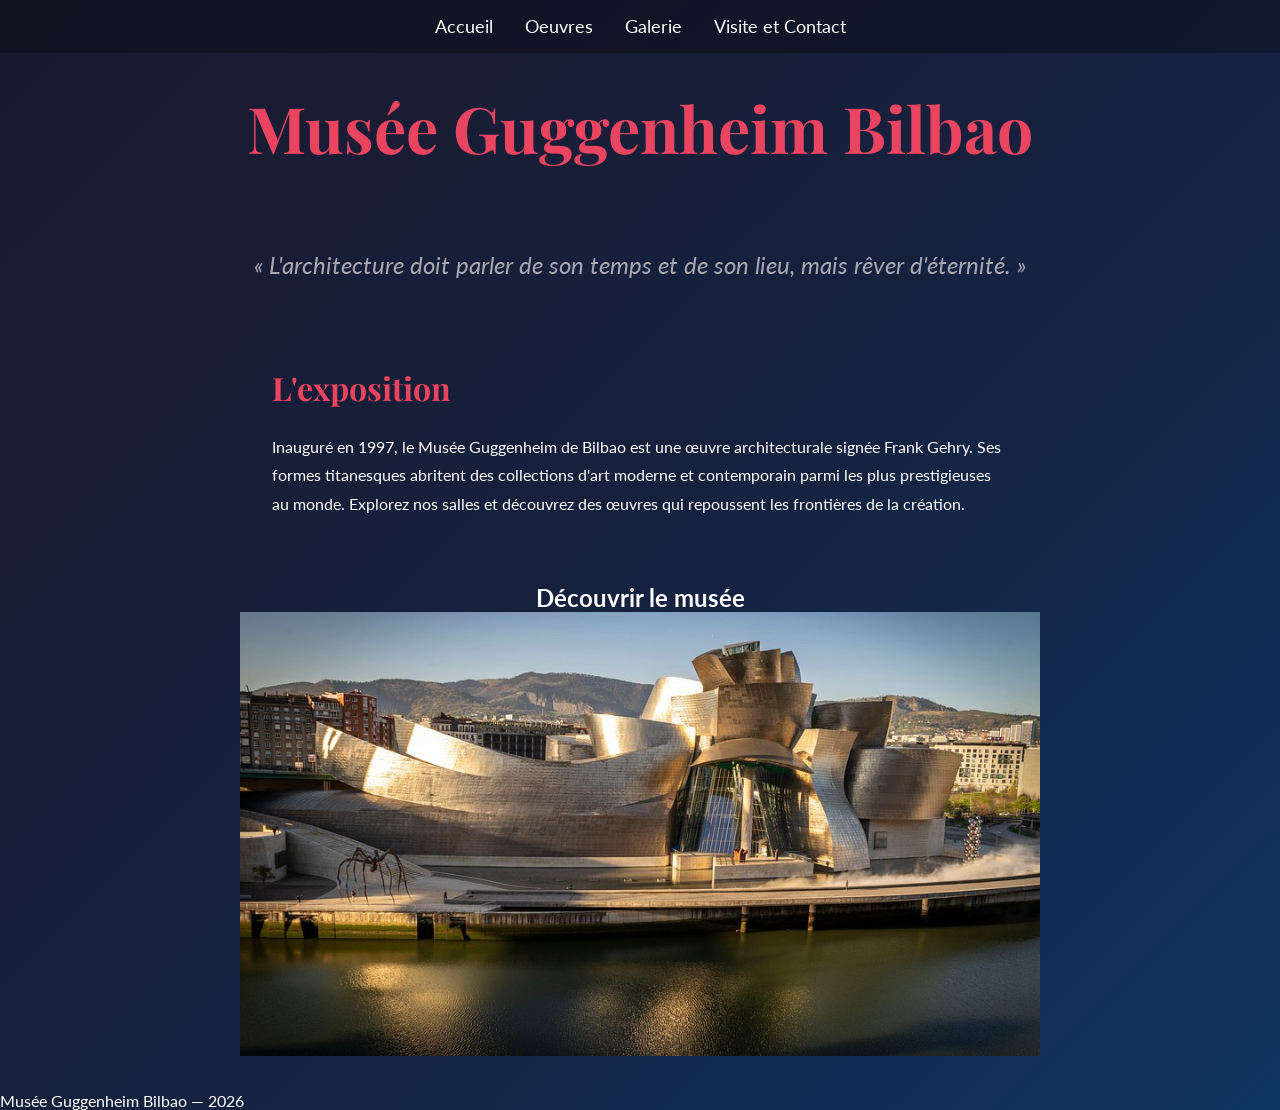
==== index.html @ ff9321fa "Page d'accueil + CSS basique Ajout image et zones cliquables" ====
<!-- Mateo Coda-Forno 20266263 | Nom Prénom Matricule -->
<!DOCTYPE html>
<html lang="fr">
<head>
    <meta charset="UTF-8">
    <meta name="viewport" content="width=device-width, initial-scale=1.0">
    <title>Musée Guggenheim Bilbao - Accueil</title>
    <link rel="stylesheet" href="style.css">
    <link href="https://fonts.googleapis.com/css2?family=Playfair+Display:wght@700&family=Lato:wght@300;400&display=swap" rel="stylesheet">
</head>
<body class="page-accueil">
    <header>
        <nav>
            <a href="index.html">Accueil</a>
            <a href="oeuvres.html">Oeuvres</a>
            <a href="galerie.html">Galerie</a>
            <a href="visite-contact.html">Visite et Contact</a>
        </nav>
        <h1>Musée Guggenheim Bilbao</h1>
    </header>

    <main>
        <!-- Citation -->
        <blockquote>
            « L'architecture doit parler de son temps et de son lieu, mais rêver d'éternité. »
        </blockquote>

        <!-- Description -->
        <section class="description">
            <h2>L'exposition</h2>
            <p>
                Inauguré en 1997, le Musée Guggenheim de Bilbao est une œuvre
                architecturale signée Frank Gehry. Ses formes titanesques
                abritent des collections d'art moderne et contemporain parmi
                les plus prestigieuses au monde. Explorez nos salles et
                découvrez des œuvres qui repoussent les frontières de la création.
            </p>
        </section>

        <!-- ImageMap -->
        <section class="image-map">
    <h2>Découvrir le musée</h2>
    <img src="assets/MuseePhotoDehors.jpg"
         alt="Vue extérieure du Musée Guggenheim Bilbao avec la sculpture Maman"
         usemap="#carte-musee"
         width="800" height="500">

    <map name="carte-musee">
        <!-- Sculpture Maman (c'est l'araignée) -->
        <area shape="circle"
              coords="150,280,60"
              href="https://fr.wikipedia.org/wiki/Maman_(sculpture)"
              alt="Découvrir Maman de Louise Bourgeois"
              target="_blank">

        <!-- Entrée du musée -->
        <area shape="rect"
              coords="450,180,635,310"
              href="https://www.guggenheim-bilbao.eus/"
              alt="Visiter le site officiel du musée"
              target="_blank">
    </map>
    </section>
       
    </main>

    <footer>
        <p>Musée Guggenheim Bilbao — 2026</p>
    </footer>
</body>
</html>
---- style.css ----
/* Mateo Coda-Forno 20266263 | Nom Prénom Matricule */


* {
    margin: 0;
    padding: 0;
    box-sizing: border-box;
}


.page-accueil {
    background: linear-gradient(135deg, #1a1a2e, #16213e, #0f3460);
    color: #ffffff;
    min-height: 100vh;
    font-family: 'Lato', sans-serif;
}


header h1 {
    font-family: 'Playfair Display', serif;
    font-size: 4rem;
    color: #e94560;
    text-align: center;
    padding: 2rem;
}


nav {
    display: flex;
    justify-content: center;
    gap: 2rem;
    padding: 1rem;
    background-color: rgba(0, 0, 0, 0.3);
}

nav a {
    color: #ffffff;
    text-decoration: none;
    font-size: 1.1rem;
}

nav a:hover {
    color: #e94560;
}


blockquote {
    text-align: center;
    font-style: italic;
    font-size: 1.5rem;
    padding: 3rem 2rem;
    color: #a8a8b3;
}


.description {
    max-width: 800px;
    margin: 0 auto;
    padding: 2rem;
    line-height: 1.8;
}

.description h2 {
    font-family: 'Playfair Display', serif;
    font-size: 2rem;
    margin-bottom: 1rem;
    color: #e94560;
}


.image-map {
    text-align: center;
    padding: 2rem;
}

.image-map img {
    max-width: 100%;
    height: auto;
}
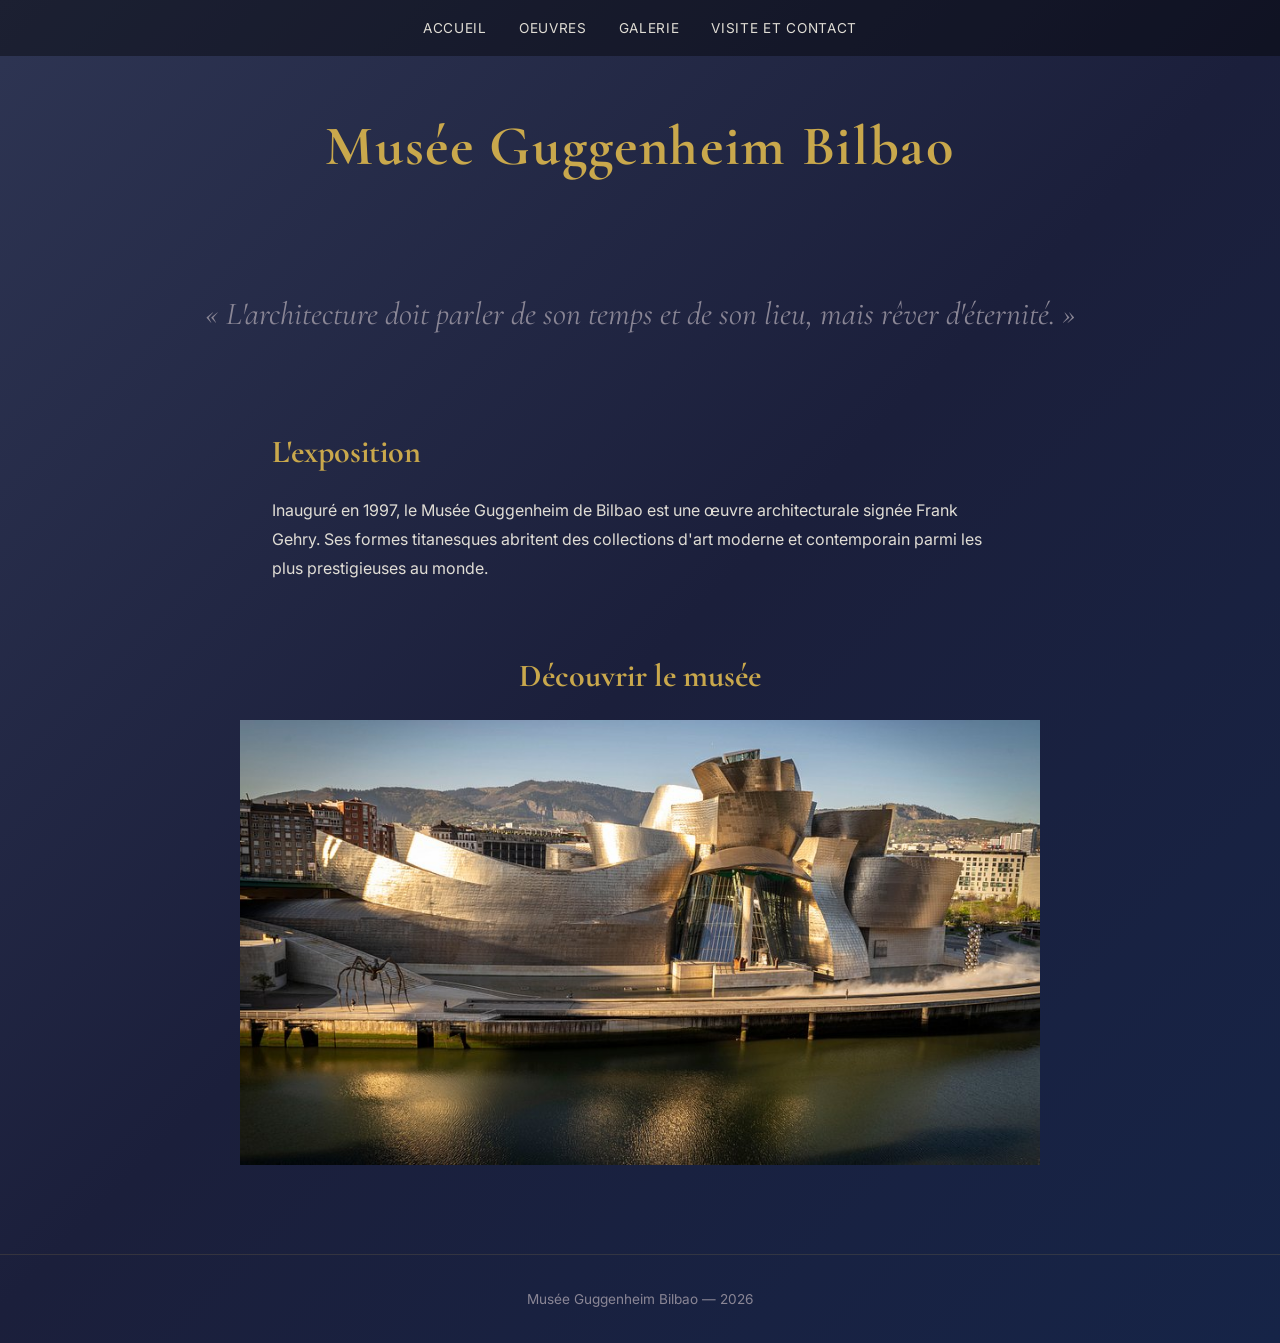
==== commit df90819e: "Page 3 et modifs oeuvres pour le CSS Ajout des 6 oeuvres avec 2 oeuvres avec des titres superposés. " ====
--- a/index.html
+++ b/index.html
@@ -1,4 +1,4 @@
-<!-- Mateo Coda-Forno 20266263 | Nom Prénom Matricule -->
+<!-- Mateo Coda-Forno 20266263 | Mariama Amadou Amadou 20289908 -->
 <!DOCTYPE html>
 <html lang="fr">
 <head>
@@ -6,7 +6,7 @@
     <meta name="viewport" content="width=device-width, initial-scale=1.0">
     <title>Musée Guggenheim Bilbao - Accueil</title>
     <link rel="stylesheet" href="style.css">
-    <link href="https://fonts.googleapis.com/css2?family=Playfair+Display:wght@700&family=Lato:wght@300;400&display=swap" rel="stylesheet">
+    <link href="https://fonts.googleapis.com/css2?family=Cormorant+Garamond:wght@400;600;700&family=Inter:wght@300;400;500&display=swap" rel="stylesheet">
 </head>
 <body class="page-accueil">
     <header>
@@ -32,8 +32,7 @@
                 Inauguré en 1997, le Musée Guggenheim de Bilbao est une œuvre
                 architecturale signée Frank Gehry. Ses formes titanesques
                 abritent des collections d'art moderne et contemporain parmi
-                les plus prestigieuses au monde. Explorez nos salles et
-                découvrez des œuvres qui repoussent les frontières de la création.
+                les plus prestigieuses au monde. 
             </p>
         </section>
 
@@ -68,4 +67,4 @@
         <p>Musée Guggenheim Bilbao — 2026</p>
     </footer>
 </body>
-</html>+</html>
--- a/style.css
+++ b/style.css
@@ -1,5 +1,4 @@
- 
-/* Mateo Coda-Forno 20266263 | Nom Prénom Matricule */
+/* Mateo Coda-Forno 20266263 | Mariama Amadou Amadou 20289908 */
 
 
 * {
@@ -8,66 +7,74 @@
     box-sizing: border-box;
 }
 
-
-.page-accueil {
-    background: linear-gradient(135deg, #1a1a2e, #16213e, #0f3460);
-    color: #ffffff;
+/* BASE COMMUNE */
+.page-accueil,
+.page-oeuvres,
+.page-galerie,
+.page-visite-contact {
+    background: linear-gradient(135deg, #2e3553, #1b1f3b, #162447);
+    color: #e0ddd5;
     min-height: 100vh;
-    font-family: 'Lato', sans-serif;
+    font-family: 'Inter', sans-serif;
+    line-height: 1.8;
 }
 
-
-header h1 {
-    font-family: 'Playfair Display', serif;
-    font-size: 4rem;
-    color: #e94560;
-    text-align: center;
-    padding: 2rem;
+a {
+    color: #c9a84c;
+    text-decoration: none;
+    transition: color 0.3s;
 }
 
+a:hover {
+    color: #f0d27a;
+}
 
 nav {
     display: flex;
     justify-content: center;
     gap: 2rem;
     padding: 1rem;
-    background-color: rgba(0, 0, 0, 0.3);
+    background-color: rgba(0, 0, 0, 0.4);
+    letter-spacing: 0.05em;
+    text-transform: uppercase;
+    font-size: 0.85rem;
 }
 
 nav a {
-    color: #ffffff;
-    text-decoration: none;
-    font-size: 1.1rem;
+    color: #e0ddd5;
 }
 
 nav a:hover {
-    color: #e94560;
+    color: #c9a84c;
 }
 
 
+header h1 {
+    font-family: 'Cormorant Garamond', serif;
+    font-size: 3.5rem;
+    font-weight: 700;
+    color: #c9a84c;
+    text-align: center;
+    padding: 2.5rem 1rem;
+    letter-spacing: 0.03em;
+}
+
+h2 {
+    font-family: 'Cormorant Garamond', serif;
+    font-size: 2rem;
+    margin-bottom: 1rem;
+    color: #c9a84c;
+}
+
+/* PAGE ACCUEIL */
 blockquote {
     text-align: center;
     font-style: italic;
-    font-size: 1.5rem;
+    font-size: 2rem;
     padding: 3rem 2rem;
-    color: #a8a8b3;
+    color: #8a8695;
+    font-family: 'Cormorant Garamond', serif;
 }
-
-
-.description {
-    max-width: 800px;
-    margin: 0 auto;
-    padding: 2rem;
-    line-height: 1.8;
-}
-
-.description h2 {
-    font-family: 'Playfair Display', serif;
-    font-size: 2rem;
-    margin-bottom: 1rem;
-    color: #e94560;
-}
-
 
 .image-map {
     text-align: center;
@@ -77,4 +84,102 @@
 .image-map img {
     max-width: 100%;
     height: auto;
+}
+
+/*  SECTIONS DESCRIPTION  */
+.description {
+    max-width: 800px;
+    margin: 0 auto;
+    padding: 2rem;
+}
+
+/* PAGE OEUVRES  */
+.titre {
+    color: #f0d27a;
+}
+
+.cartel {
+    background-color: rgba(56, 18, 110, 0.05);
+    border: 1px solid #c9a84c;
+    padding: 2rem;
+    margin: 2rem auto;
+    max-width: 800px;
+    border-radius: 8px;
+}
+
+.cartel a {
+    color: #c9a84c;
+}
+
+.cartel a:hover {
+    color: #f0d27a;
+    text-decoration: underline;
+}
+
+.image-oeuvre img {
+    width: 400px;
+    transition: transform 0.4s;
+}
+
+.image-oeuvre img:hover {
+    transform: scale(1.05);
+}
+
+/* PAGE GALERIE  */
+.grille-galerie {
+    display: grid;
+    grid-template-columns: repeat(3, 1fr);
+    gap: 2rem;
+    max-width: 1000px;
+    margin: 2rem auto;
+    padding: 2rem;
+}
+
+.carte-galerie {
+    position: relative;
+    overflow: hidden;
+    border-radius: 6px;
+    border: 1px solid rgba(201, 168, 76, 0.15);
+    transition: transform 0.4s, box-shadow 0.4s;
+}
+
+.carte-galerie img {
+    width: 100%;
+    height: 250px;
+    object-fit: cover;
+    display: block;
+    transition: transform 0.4s;
+}
+
+.carte-galerie:hover {
+    transform: translateY(-5px);
+    box-shadow: 0 10px 30px rgba(201, 168, 76, 0.2);
+    border-color: #c9a84c;
+}
+
+.carte-galerie:hover img {
+    transform: scale(1.1);
+}
+
+.caption {
+    position: absolute;
+    bottom: 0;
+    left: 0;
+    right: 0;
+    background: rgba(0, 0, 0, 0.7);
+    color: #c9a84c;
+    padding: 0.5rem;
+    text-align: center;
+    font-family: 'Cormorant Garamond', serif;
+    font-size: 1rem;
+}
+
+
+footer {
+    text-align: center;
+    padding: 2rem;
+    color: #8a8695;
+    font-size: 0.85rem;
+    margin-top: 3rem;
+    border-top: 1px solid rgba(201, 168, 76, 0.15);
 }
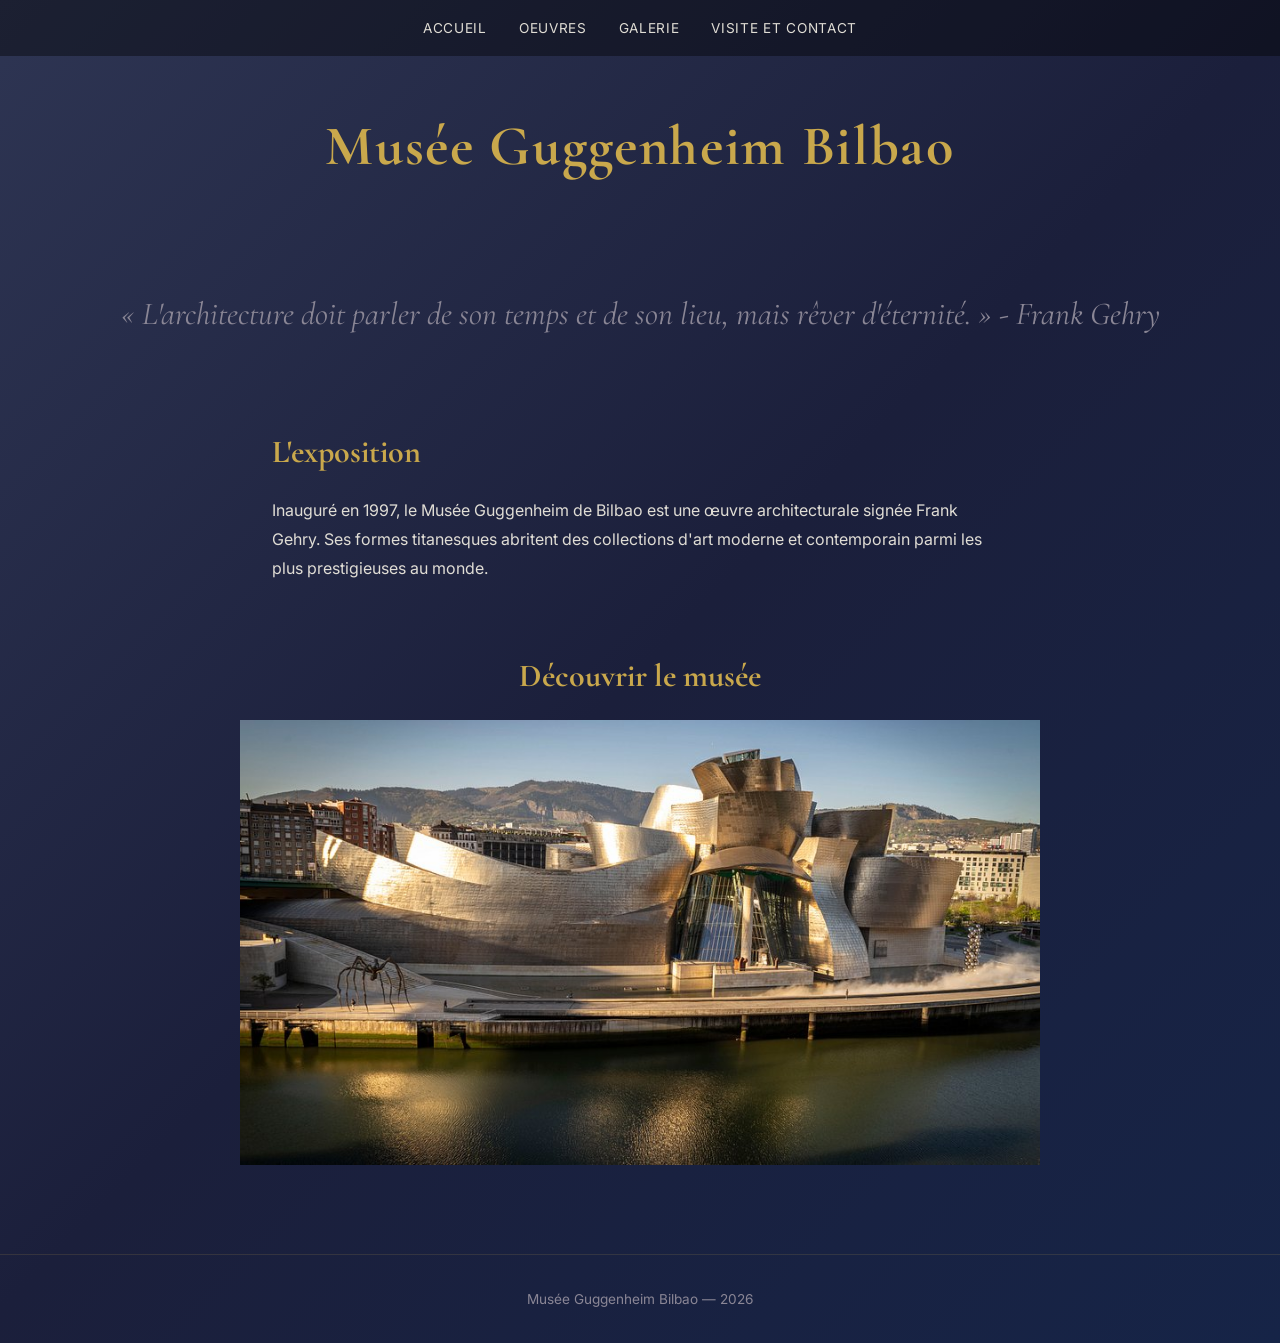
==== commit f10a1da1: "CSS pour descriptions des oeuvres page 2" ====
--- a/index.html
+++ b/index.html
@@ -22,7 +22,7 @@
     <main>
         <!-- Citation -->
         <blockquote>
-            « L'architecture doit parler de son temps et de son lieu, mais rêver d'éternité. »
+            « L'architecture doit parler de son temps et de son lieu, mais rêver d'éternité. » - Frank Gehry
         </blockquote>
 
         <!-- Description -->
--- a/style.css
+++ b/style.css
@@ -182,4 +182,25 @@
     font-size: 0.85rem;
     margin-top: 3rem;
     border-top: 1px solid rgba(201, 168, 76, 0.15);
-}+}
+
+
+.page-oeuvres .description {
+    display: flex;
+    flex-wrap: wrap;
+    gap: 2rem;
+    align-items: flex-start;
+}
+
+.page-oeuvres .description .titre {
+    width: 100%;
+}
+
+.page-oeuvres .description p {
+    flex: 1;
+    min-width: 250px;
+}
+
+.page-oeuvres .description .cartel {
+    width: 100%;
+}
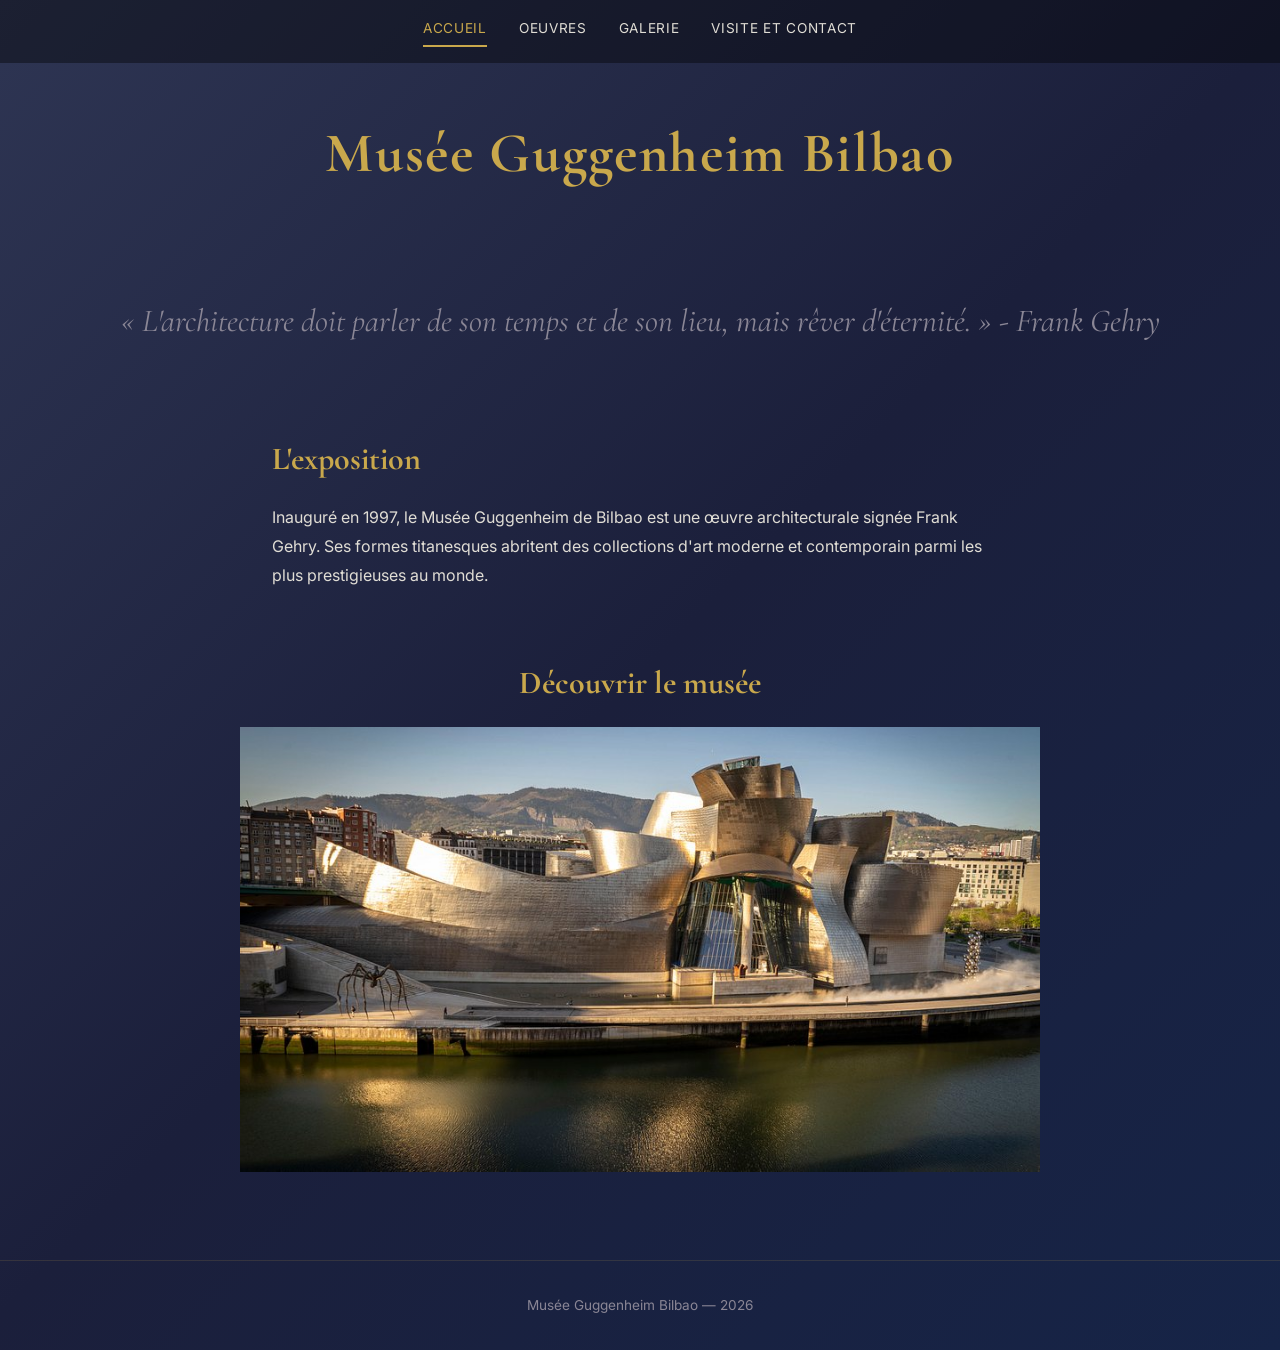
==== commit 70bf7fcf: "Ajout d'indication de la page actuelle" ====
--- a/index.html
+++ b/index.html
@@ -11,7 +11,7 @@
 <body class="page-accueil">
     <header>
         <nav>
-            <a href="index.html">Accueil</a>
+            <a href="index.html" class="active">Accueil</a>
             <a href="oeuvres.html">Oeuvres</a>
             <a href="galerie.html">Galerie</a>
             <a href="visite-contact.html">Visite et Contact</a>
--- a/style.css
+++ b/style.css
@@ -204,3 +204,24 @@
 .page-oeuvres .description .cartel {
     width: 100%;
 }
+
+/* PAGE VISITE-CONTACT */
+.icones-liens {
+    display: flex;
+    gap: 16px;
+}
+
+.icones-liens a:hover {
+    transform: scale(1.08);
+}
+
+.icones-liens svg {
+    display: block;
+}
+
+
+nav a.active {
+    color: #c9a84c;
+    border-bottom: 2px solid #c9a84c;
+    padding-bottom: 0.3rem;
+}
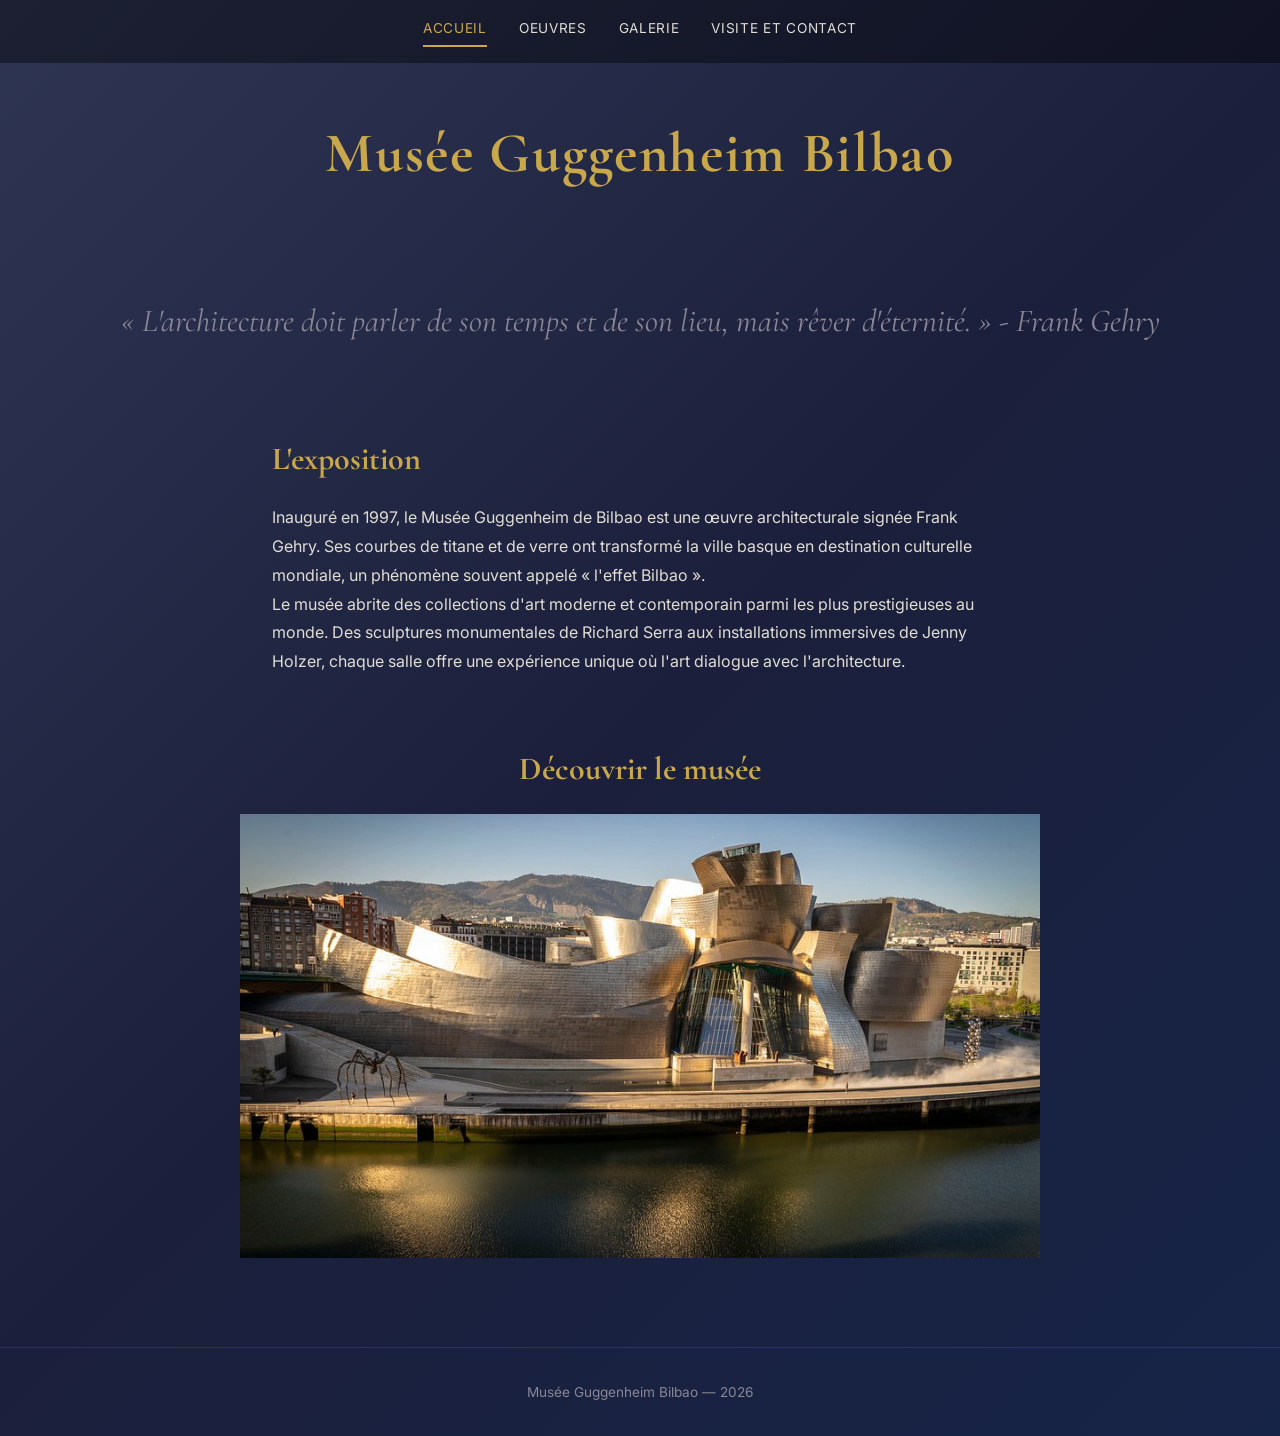
==== commit 22139d98: "Ajout animation visuelle (slide in) pour la page 2 ++ texte un peu plus long pour accueil du musée" ====
--- a/index.html
+++ b/index.html
@@ -28,12 +28,20 @@
         <!-- Description -->
         <section class="description">
             <h2>L'exposition</h2>
-            <p>
-                Inauguré en 1997, le Musée Guggenheim de Bilbao est une œuvre
-                architecturale signée Frank Gehry. Ses formes titanesques
-                abritent des collections d'art moderne et contemporain parmi
-                les plus prestigieuses au monde. 
-            </p>
+        <p>
+            Inauguré en 1997, le Musée Guggenheim de Bilbao est une œuvre
+            architecturale signée Frank Gehry. Ses courbes de titane et de
+            verre ont transformé la ville basque en destination culturelle
+            mondiale, un phénomène souvent appelé « l'effet Bilbao ».
+        </p>
+        <p>
+            Le musée abrite des collections d'art moderne et contemporain
+            parmi les plus prestigieuses au monde. Des sculptures monumentales
+            de Richard Serra aux installations immersives de Jenny Holzer,
+            chaque salle offre une expérience unique où l'art dialogue
+            avec l'architecture.
+        </p>
+
         </section>
 
         <!-- ImageMap -->
--- a/style.css
+++ b/style.css
@@ -105,6 +105,7 @@
     margin: 2rem auto;
     max-width: 800px;
     border-radius: 8px;
+    animation: animation-oeuvres 1s ease-in;  
 }
 
 .cartel a {
@@ -119,6 +120,7 @@
 .image-oeuvre img {
     width: 400px;
     transition: transform 0.4s;
+    animation: animation-oeuvres 1.2s ease-in;
 }
 
 .image-oeuvre img:hover {
@@ -225,3 +227,19 @@
     border-bottom: 2px solid #c9a84c;
     padding-bottom: 0.3rem;
 }
+
+/* Animation VISUELLE pour la page oeuvres (slide in de gauche à droite les images + les boites d'infomations (cartel) */
+@keyframes animation-oeuvres {
+    from {
+        opacity: 0;
+        transform: translateX(-50px);
+    }
+    to {
+        opacity: 2;
+        transform: translateX(0);
+    }
+}
+
+
+
+
